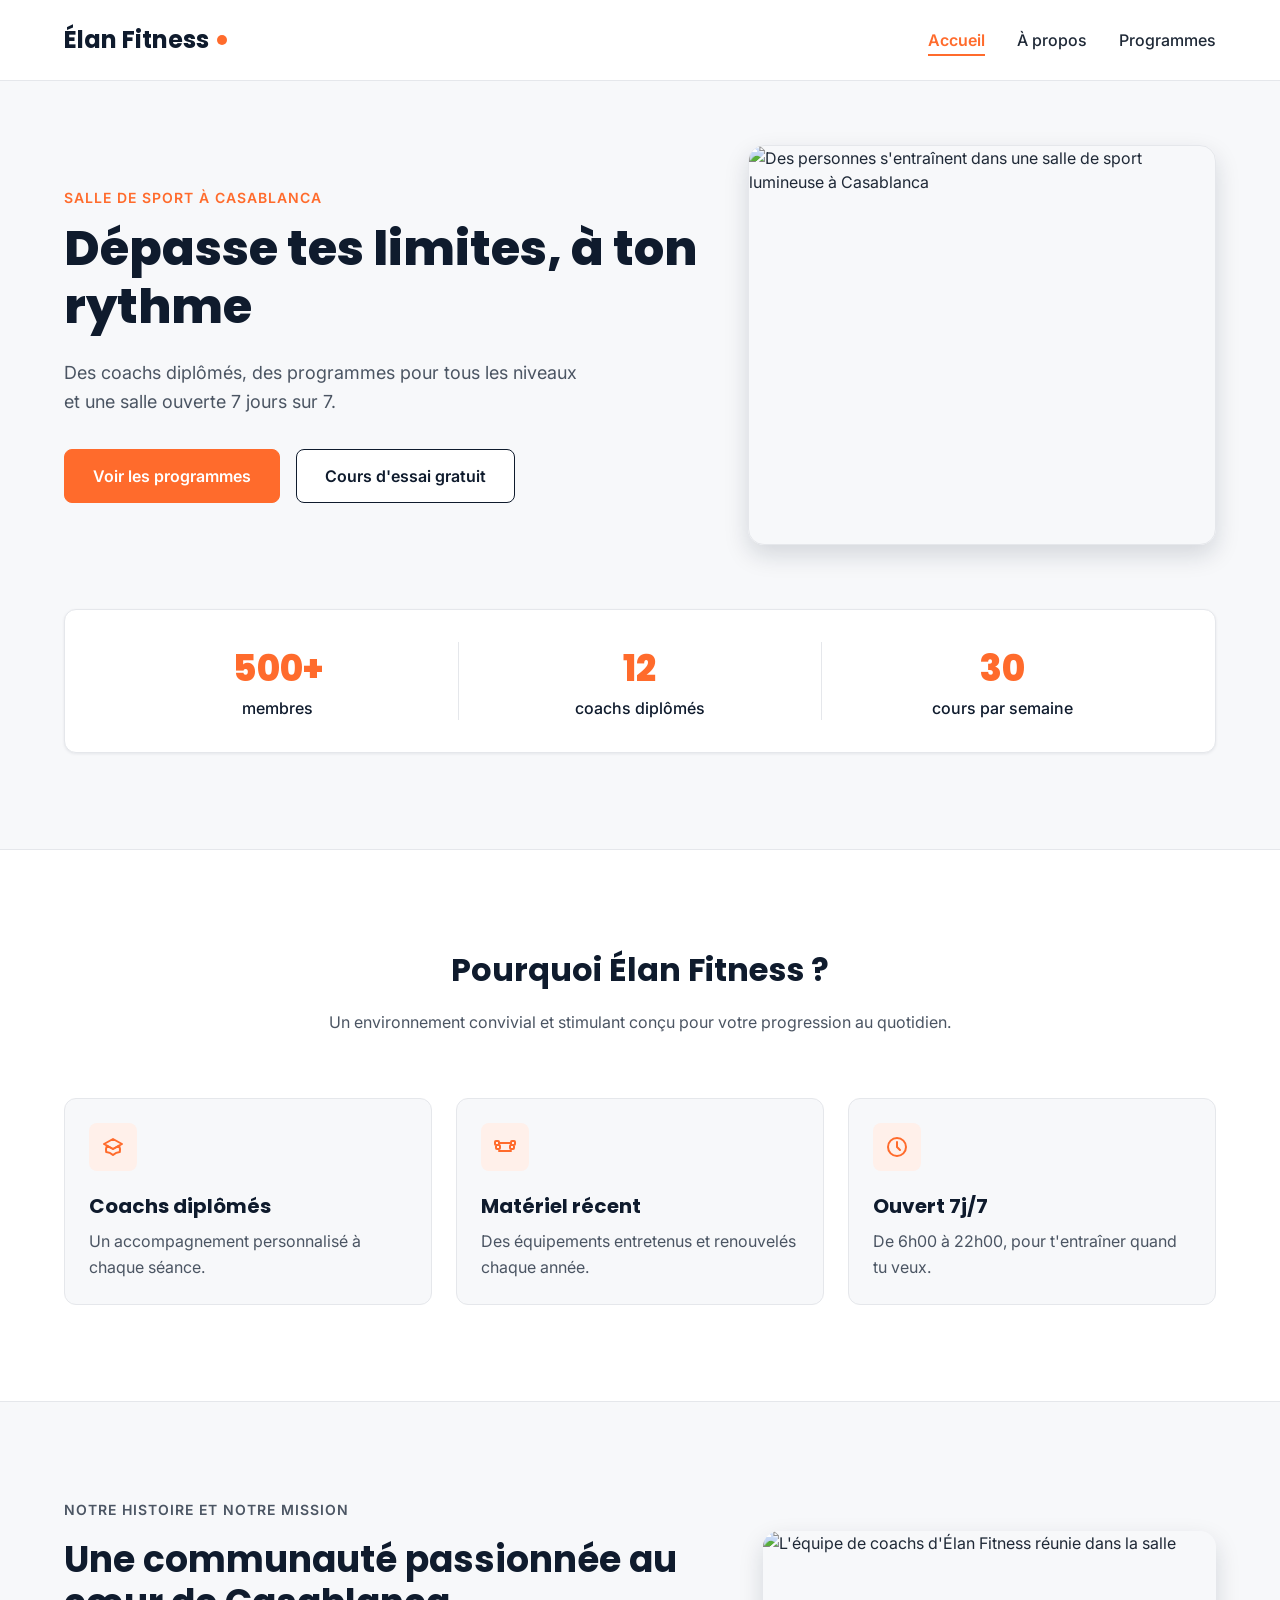
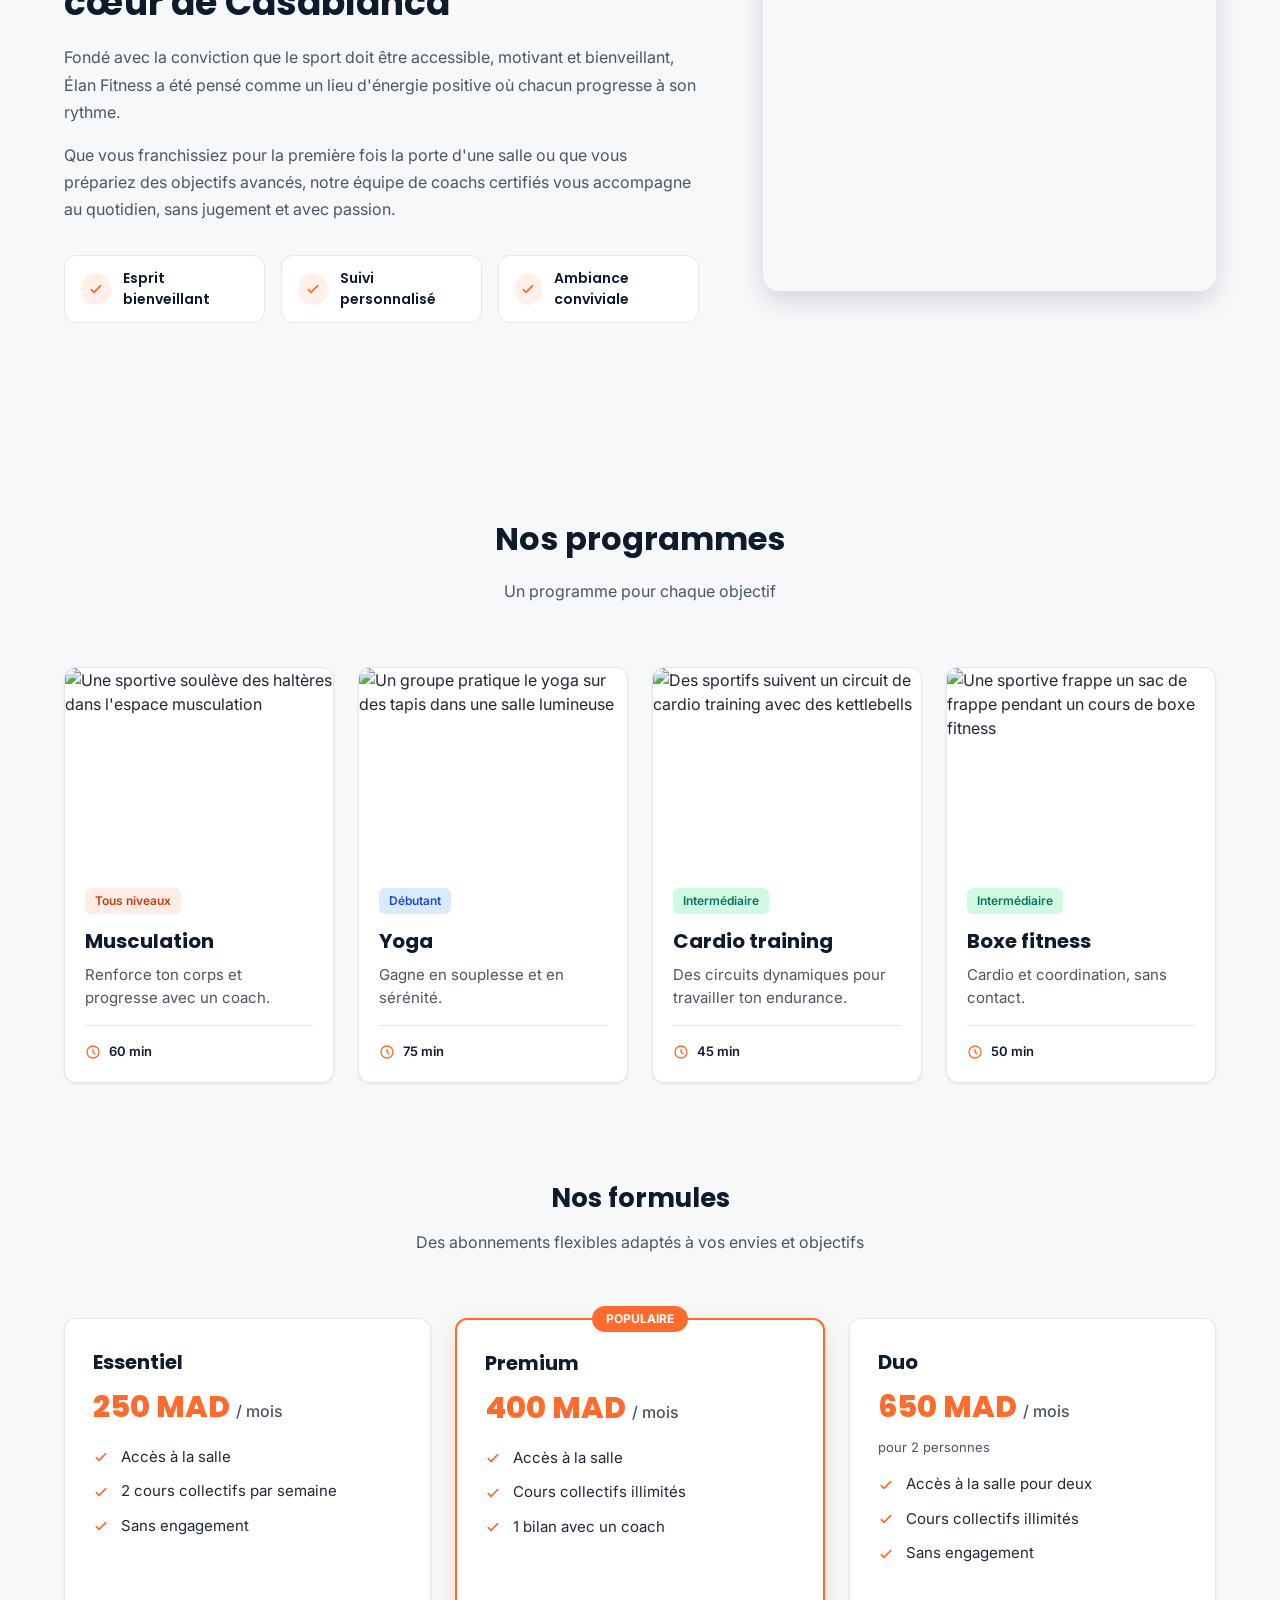
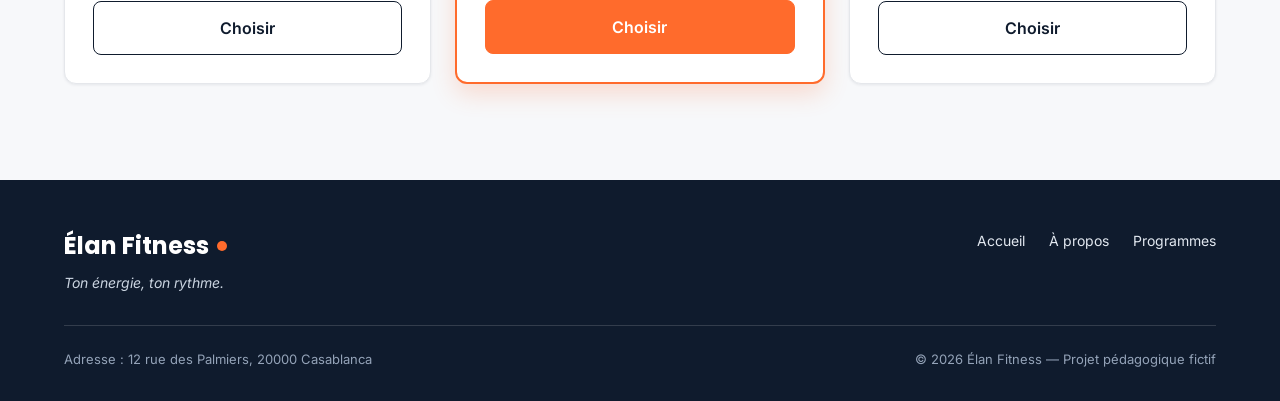
==== index.html @ d189097d "create env" ====
<!DOCTYPE html>
<html lang="fr">
<head>
  <meta charset="UTF-8">
  <meta name="viewport" content="width=device-width, initial-scale=1">
  <meta name="description" content="Élan Fitness, salle de sport à Casablanca : musculation, yoga, cardio et boxe fitness avec des coachs diplômés. Réservez votre cours d'essai gratuit.">
  <title>Élan Fitness | Salle de sport à Casablanca</title>

  <link rel="preconnect" href="https://fonts.googleapis.com">
  <link rel="preconnect" href="https://fonts.gstatic.com" crossorigin>
  <link href="https://fonts.googleapis.com/css2?family=Inter:wght@400;500;600&family=Poppins:wght@600;700;800&display=swap" rel="stylesheet">

  <link rel="stylesheet" href="style.css">
</head>

<body>

  <header class="en-tete">
    <div class="conteneur en-tete-contenu">
      <a href="#accueil" class="logo">Élan Fitness</a>

      <nav aria-label="Navigation principale">
        <ul class="menu">
          <li><a href="#accueil" class="lien-actif">Accueil</a></li>
          <li><a href="#a-propos">À propos</a></li>
          <li><a href="#programmes">Programmes</a></li>
        </ul>
      </nav>
    </div>
  </header>

  <main>

    <section id="accueil" class="hero">
      <div class="conteneur">

        <div class="hero-contenu">
          <div class="hero-texte">
            <p class="sur-titre">Salle de sport à Casablanca</p>
            <h1>Dépasse tes limites, à ton rythme</h1>
            <p class="hero-description">
              Des coachs diplômés, des programmes pour tous les niveaux et une salle ouverte 7 jours sur 7.
            </p>
            <div class="boutons">
              <a href="#programmes" class="bouton bouton-principal">Voir les programmes</a>
              <a href="#contact" class="bouton bouton-secondaire">Cours d'essai gratuit</a>
            </div>
          </div>

          <img class="hero-image" src="img/hero.jpg" alt="Des personnes s'entraînent dans une salle de sport lumineuse à Casablanca">
        </div>

        <div class="chiffres">
          <div class="chiffre">
            <p class="chiffre-nombre">500+</p>
            <p>membres</p>
          </div>
          <div class="chiffre">
            <p class="chiffre-nombre">12</p>
            <p>coachs diplômés</p>
          </div>
          <div class="chiffre">
            <p class="chiffre-nombre">30</p>
            <p>cours par semaine</p>
          </div>
        </div>

      </div>
    </section>

    <section class="section section-blanche">
      <div class="conteneur">

        <div class="section-titre">
          <h2>Pourquoi Élan Fitness ?</h2>
          <p>Un environnement convivial et stimulant conçu pour votre progression au quotidien.</p>
        </div>

        <div class="cartes">
          <article class="carte carte-avantage">
            <div class="icone"><img src="img/icone-coach.svg" alt=""></div>
            <h3>Coachs diplômés</h3>
            <p>Un accompagnement personnalisé à chaque séance.</p>
          </article>

          <article class="carte carte-avantage">
            <div class="icone"><img src="img/icone-materiel.svg" alt=""></div>
            <h3>Matériel récent</h3>
            <p>Des équipements entretenus et renouvelés chaque année.</p>
          </article>

          <article class="carte carte-avantage">
            <div class="icone"><img src="img/icone-horloge.svg" alt=""></div>
            <h3>Ouvert 7j/7</h3>
            <p>De 6h00 à 22h00, pour t'entraîner quand tu veux.</p>
          </article>
        </div>

      </div>
    </section>

    <section id="a-propos" class="section">
      <div class="conteneur apropos-contenu">

        <div class="apropos-texte">
          <p class="sur-titre">Notre histoire et notre mission</p>
          <h2>Une communauté passionnée au cœur de Casablanca</h2>
          <p>
            Fondé avec la conviction que le sport doit être accessible, motivant et bienveillant,
            Élan Fitness a été pensé comme un lieu d'énergie positive où chacun progresse à son rythme.
          </p>
          <p>
            Que vous franchissiez pour la première fois la porte d'une salle ou que vous prépariez des
            objectifs avancés, notre équipe de coachs certifiés vous accompagne au quotidien, sans
            jugement et avec passion.
          </p>

          <ul class="valeurs">
            <li class="valeur">
              <div class="icone icone-petite"><img src="img/icone-check.svg" alt=""></div>
              <span>Esprit bienveillant</span>
            </li>
            <li class="valeur">
              <div class="icone icone-petite"><img src="img/icone-check.svg" alt=""></div>
              <span>Suivi personnalisé</span>
            </li>
            <li class="valeur">
              <div class="icone icone-petite"><img src="img/icone-check.svg" alt=""></div>
              <span>Ambiance conviviale</span>
            </li>
          </ul>
        </div>

        <img class="apropos-image" src="img/equipe.jpg" alt="L'équipe de coachs d'Élan Fitness réunie dans la salle">

      </div>
    </section>

    <section id="programmes" class="section">
      <div class="conteneur">

        <div class="section-titre">
          <h2>Nos programmes</h2>
          <p>Un programme pour chaque objectif</p>
        </div>

        <div class="cartes">

          <article class="carte carte-programme">
            <img src="img/musculation.jpg" alt="Une sportive soulève des haltères dans l'espace musculation">
            <div class="programme-corps">
              <span class="etiquette etiquette-orange">Tous niveaux</span>
              <h3>Musculation</h3>
              <p>Renforce ton corps et progresse avec un coach.</p>
              <p class="duree"><img src="img/icone-duree.svg" alt="">60 min</p>
            </div>
          </article>

          <article class="carte carte-programme">
            <img src="img/yoga.jpg" alt="Un groupe pratique le yoga sur des tapis dans une salle lumineuse">
            <div class="programme-corps">
              <span class="etiquette etiquette-bleue">Débutant</span>
              <h3>Yoga</h3>
              <p>Gagne en souplesse et en sérénité.</p>
              <p class="duree"><img src="img/icone-duree.svg" alt="">75 min</p>
            </div>
          </article>

          <article class="carte carte-programme">
            <img src="img/cardio.jpg" alt="Des sportifs suivent un circuit de cardio training avec des kettlebells">
            <div class="programme-corps">
              <span class="etiquette etiquette-verte">Intermédiaire</span>
              <h3>Cardio training</h3>
              <p>Des circuits dynamiques pour travailler ton endurance.</p>
              <p class="duree"><img src="img/icone-duree.svg" alt="">45 min</p>
            </div>
          </article>

          <article class="carte carte-programme">
            <img src="img/boxe.jpg" alt="Une sportive frappe un sac de frappe pendant un cours de boxe fitness">
            <div class="programme-corps">
              <span class="etiquette etiquette-verte">Intermédiaire</span>
              <h3>Boxe fitness</h3>
              <p>Cardio et coordination, sans contact.</p>
              <p class="duree"><img src="img/icone-duree.svg" alt="">50 min</p>
            </div>
          </article>

        </div>

        <div class="formules">

          <div class="section-titre">
            <h3>Nos formules</h3>
            <p>Des abonnements flexibles adaptés à vos envies et objectifs</p>
          </div>

          <div class="cartes">

            <article class="carte formule">
              <h4>Essentiel</h4>
              <p class="prix">250 MAD <span>/ mois</span></p>
              <ul class="formule-liste">
                <li>Accès à la salle</li>
                <li>2 cours collectifs par semaine</li>
                <li>Sans engagement</li>
              </ul>
              <a href="#contact" class="bouton bouton-secondaire">Choisir</a>
            </article>

            <article class="carte formule formule-populaire">
              <p class="badge-populaire">Populaire</p>
              <h4>Premium</h4>
              <p class="prix">400 MAD <span>/ mois</span></p>
              <ul class="formule-liste">
                <li>Accès à la salle</li>
                <li>Cours collectifs illimités</li>
                <li>1 bilan avec un coach</li>
              </ul>
              <a href="#contact" class="bouton bouton-principal">Choisir</a>
            </article>

            <article class="carte formule">
              <h4>Duo</h4>
              <p class="prix">650 MAD <span>/ mois</span></p>
              <p class="prix-note">pour 2 personnes</p>
              <ul class="formule-liste">
                <li>Accès à la salle pour deux</li>
                <li>Cours collectifs illimités</li>
                <li>Sans engagement</li>
              </ul>
              <a href="#contact" class="bouton bouton-secondaire">Choisir</a>
            </article>

          </div>
        </div>

      </div>
    </section>

  </main>

  <footer class="pied-de-page">
    <div class="conteneur">

      <div class="pied-haut">
        <div>
          <p class="logo logo-clair">Élan Fitness</p>
          <p class="slogan">Ton énergie, ton rythme.</p>
        </div>

        <nav aria-label="Navigation du pied de page">
          <ul class="menu menu-pied">
            <li><a href="#accueil">Accueil</a></li>
            <li><a href="#a-propos">À propos</a></li>
            <li><a href="#programmes">Programmes</a></li>
          </ul>
        </nav>
      </div>

      <div class="pied-bas">
        <p>Adresse : 12 rue des Palmiers, 20000 Casablanca</p>
        <p>&copy; 2026 Élan Fitness — Projet pédagogique fictif</p>
      </div>

    </div>
  </footer>

</body>
---- style.css ----
* {
  box-sizing: border-box;
  margin: 0;
  padding: 0;
}

html {
  scroll-behavior: smooth;
}

body {
  font-family: 'Inter', Arial, sans-serif;
  font-size: 16px;
  line-height: 1.5;
  color: #1F2937;
  background-color: #F7F8FA;
}

h1, h2, h3, h4 {
  font-family: 'Poppins', Arial, sans-serif;
  color: #0F1B2D;
}

a {
  color: inherit;
  text-decoration: none;
}

ul {
  list-style: none;
}

img {
  display: block;
  max-width: 100%;
}

a:focus-visible,
button:focus-visible {
  outline: 3px solid #FF6B2C;
  outline-offset: 2px;
}

.conteneur {
  width: 100%;
  max-width: 1200px;
  margin: 0 auto;
  padding: 0 24px;
}

.section {
  padding: 96px 0;
}

.section-blanche {
  background-color: #FFFFFF;
  border-top: 1px solid #E5E7EB;
  border-bottom: 1px solid #E5E7EB;
}

.section-titre {
  max-width: 640px;
  margin: 0 auto 64px;
  text-align: center;
}

.section-titre h2 {
  font-size: 32px;
  margin-bottom: 16px;
}

.section-titre h3 {
  font-size: 26px;
  margin-bottom: 12px;
}

.section-titre p {
  color: #4B5563;
}

.sur-titre {
  font-size: 14px;
  font-weight: 600;
  color: #FF6B2C;
  text-transform: uppercase;
  letter-spacing: 1px;
  margin-bottom: 12px;
}

.bouton {
  display: inline-block;
  padding: 14px 28px;
  border-radius: 8px;
  font-size: 16px;
  font-weight: 600;
  text-align: center;
  cursor: pointer;
}

.bouton-principal {
  background-color: #FF6B2C;
  border: 1px solid #FF6B2C;
  color: #FFFFFF;
}

.bouton-principal:hover {
  background-color: #F05817;
}

.bouton-secondaire {
  background-color: #FFFFFF;
  border: 1px solid #0F1B2D;
  color: #0F1B2D;
}

.bouton-secondaire:hover {
  background-color: #F3F4F6;
}

.cartes {
  display: flex;
  gap: 24px;
}

.carte {
  flex: 1;
  background-color: #FFFFFF;
  border: 1px solid #E5E7EB;
  border-radius: 12px;
  box-shadow: 0 1px 3px rgba(15, 27, 45, 0.08);
}

.icone {
  width: 48px;
  height: 48px;
  background-color: #FFF0EA;
  border-radius: 8px;
  display: flex;
  align-items: center;
  justify-content: center;
}

.icone img {
  width: 24px;
  height: 24px;
}

.icone-petite {
  width: 32px;
  height: 32px;
  border-radius: 50%;
}

.icone-petite img {
  width: 16px;
  height: 16px;
}

.en-tete {
  position: sticky;
  top: 0;
  z-index: 10;
  background-color: #FFFFFF;
  border-bottom: 1px solid #E5E7EB;
}

.en-tete-contenu {
  height: 80px;
  display: flex;
  align-items: center;
  justify-content: space-between;
}

.logo {
  display: flex;
  align-items: center;
  font-family: 'Poppins', Arial, sans-serif;
  font-size: 24px;
  font-weight: 700;
  color: #0F1B2D;
}

.logo::after {
  content: "";
  width: 10px;
  height: 10px;
  margin-left: 8px;
  background-color: #FF6B2C;
  border-radius: 50%;
}

.menu {
  display: flex;
  gap: 32px;
}

.menu a {
  font-weight: 500;
  padding-bottom: 4px;
  border-bottom: 2px solid transparent;
}

.menu a:hover {
  color: #FF6B2C;
}

.menu .lien-actif {
  color: #FF6B2C;
  font-weight: 600;
  border-bottom-color: #FF6B2C;
}

.hero {
  padding: 64px 0 96px;
}

.hero-contenu {
  display: flex;
  align-items: center;
  gap: 32px;
}

.hero-texte {
  flex: 7;
}

.hero-texte h1 {
  font-size: 48px;
  font-weight: 800;
  line-height: 1.2;
  margin-bottom: 24px;
}

.hero-description {
  max-width: 520px;
  font-size: 18px;
  line-height: 1.6;
  color: #4B5563;
  margin-bottom: 32px;
}

.boutons {
  display: flex;
  flex-wrap: wrap;
  gap: 16px;
}

.hero-image {
  flex: 5;
  min-width: 0;
  height: 400px;
  object-fit: cover;
  border-radius: 16px;
  border: 1px solid #E5E7EB;
  box-shadow: 0 10px 25px rgba(15, 27, 45, 0.15);
}

.chiffres {
  display: flex;
  margin-top: 64px;
  padding: 32px;
  background-color: #FFFFFF;
  border: 1px solid #E5E7EB;
  border-radius: 12px;
  box-shadow: 0 1px 3px rgba(15, 27, 45, 0.08);
}

.chiffre {
  flex: 1;
  text-align: center;
  font-weight: 500;
  color: #0F1B2D;
}

.chiffre + .chiffre {
  border-left: 1px solid #E5E7EB;
}

.chiffre-nombre {
  font-family: 'Poppins', Arial, sans-serif;
  font-size: 36px;
  font-weight: 800;
  color: #FF6B2C;
}

.carte-avantage {
  padding: 24px;
  background-color: #F7F8FA;
  box-shadow: none;
}

.carte-avantage .icone {
  margin-bottom: 20px;
}

.carte-avantage h3 {
  font-size: 20px;
  margin-bottom: 8px;
}

.carte-avantage p {
  color: #4B5563;
  line-height: 1.6;
}

.apropos-contenu {
  display: flex;
  align-items: center;
  gap: 64px;
}

.apropos-texte {
  flex: 7;
}

.apropos-texte h2 {
  font-size: 36px;
  line-height: 1.2;
  margin-bottom: 20px;
}

.apropos-texte p {
  color: #4B5563;
  line-height: 1.7;
  margin-bottom: 16px;
}

.valeurs {
  display: flex;
  gap: 16px;
  margin-top: 32px;
}

.valeur {
  flex: 1;
  display: flex;
  align-items: center;
  gap: 12px;
  padding: 12px 16px;
  background-color: #FFFFFF;
  border: 1px solid #E5E7EB;
  border-radius: 12px;
  font-family: 'Poppins', Arial, sans-serif;
  font-size: 14px;
  font-weight: 600;
  color: #0F1B2D;
}

.apropos-image {
  flex: 5;
  min-width: 0;
  height: 360px;
  object-fit: cover;
  border-radius: 16px;
  box-shadow: 0 10px 25px rgba(15, 27, 45, 0.15);
}

.carte-programme {
  display: flex;
  flex-direction: column;
  overflow: hidden;
}

.carte-programme > img {
  width: 100%;
  height: 200px;
  object-fit: cover;
}

.programme-corps {
  flex: 1;
  display: flex;
  flex-direction: column;
  padding: 20px;
}

.programme-corps h3 {
  font-size: 20px;
  margin-bottom: 8px;
}

.programme-corps p {
  font-size: 15px;
  color: #4B5563;
}

.etiquette {
  align-self: flex-start;
  padding: 4px 10px;
  margin-bottom: 12px;
  border-radius: 6px;
  font-size: 12px;
  font-weight: 600;
}

.etiquette-orange {
  background-color: #FFEDE5;
  color: #C2410C;
}

.etiquette-bleue {
  background-color: #DBEAFE;
  color: #1D4ED8;
}

.etiquette-verte {
  background-color: #D1FAE5;
  color: #047857;
}

.programme-corps .duree {
  display: flex;
  align-items: center;
  gap: 8px;
  margin-top: auto;
  padding-top: 16px;
  border-top: 1px solid #E5E7EB;
  font-size: 13px;
  font-weight: 600;
  color: #0F1B2D;
}

.programme-corps h3 + p {
  margin-bottom: 16px;
}

.duree img {
  width: 16px;
  height: 16px;
}

.formules {
  margin-top: 96px;
}

.formule {
  position: relative;
  display: flex;
  flex-direction: column;
  padding: 28px;
}

.formule h4 {
  font-size: 20px;
}

.prix {
  margin: 8px 0 16px;
  font-family: 'Poppins', Arial, sans-serif;
  font-size: 30px;
  font-weight: 800;
  color: #FF6B2C;
}

.prix span {
  font-family: 'Inter', Arial, sans-serif;
  font-size: 16px;
  font-weight: 500;
  color: #4B5563;
}

.prix-note {
  margin: -8px 0 16px;
  font-size: 13px;
  color: #4B5563;
}

.formule-liste {
  flex: 1;
  margin-bottom: 24px;
}

.formule-liste li {
  padding-left: 28px;
  margin-bottom: 12px;
  font-size: 15px;
  background-image: url('img/icone-check.svg');
  background-repeat: no-repeat;
  background-position: left center;
  background-size: 16px;
}

.formule .bouton {
  display: block;
}

.formule-populaire {
  border: 2px solid #FF6B2C;
  box-shadow: 0 10px 25px rgba(255, 107, 44, 0.2);
}

.badge-populaire {
  position: absolute;
  top: -14px;
  left: 50%;
  transform: translateX(-50%);
  padding: 4px 14px;
  background-color: #FF6B2C;
  border-radius: 999px;
  font-size: 12px;
  font-weight: 700;
  text-transform: uppercase;
  color: #FFFFFF;
}

.pied-de-page {
  padding: 48px 0 32px;
  background-color: #0F1B2D;
  color: #FFFFFF;
}

.pied-haut {
  display: flex;
  justify-content: space-between;
  align-items: flex-start;
  padding-bottom: 32px;
  border-bottom: 1px solid rgba(255, 255, 255, 0.15);
}

.logo-clair {
  color: #FFFFFF;
}

.slogan {
  margin-top: 8px;
  font-size: 14px;
  font-style: italic;
  color: #CBD5E1;
}

.menu-pied {
  gap: 24px;
}

.menu-pied a {
  font-size: 14px;
  font-weight: 400;
  color: #E2E8F0;
}

.pied-bas {
  display: flex;
  justify-content: space-between;
  margin-top: 24px;
  font-size: 13px;
  color: #94A3B8;
}
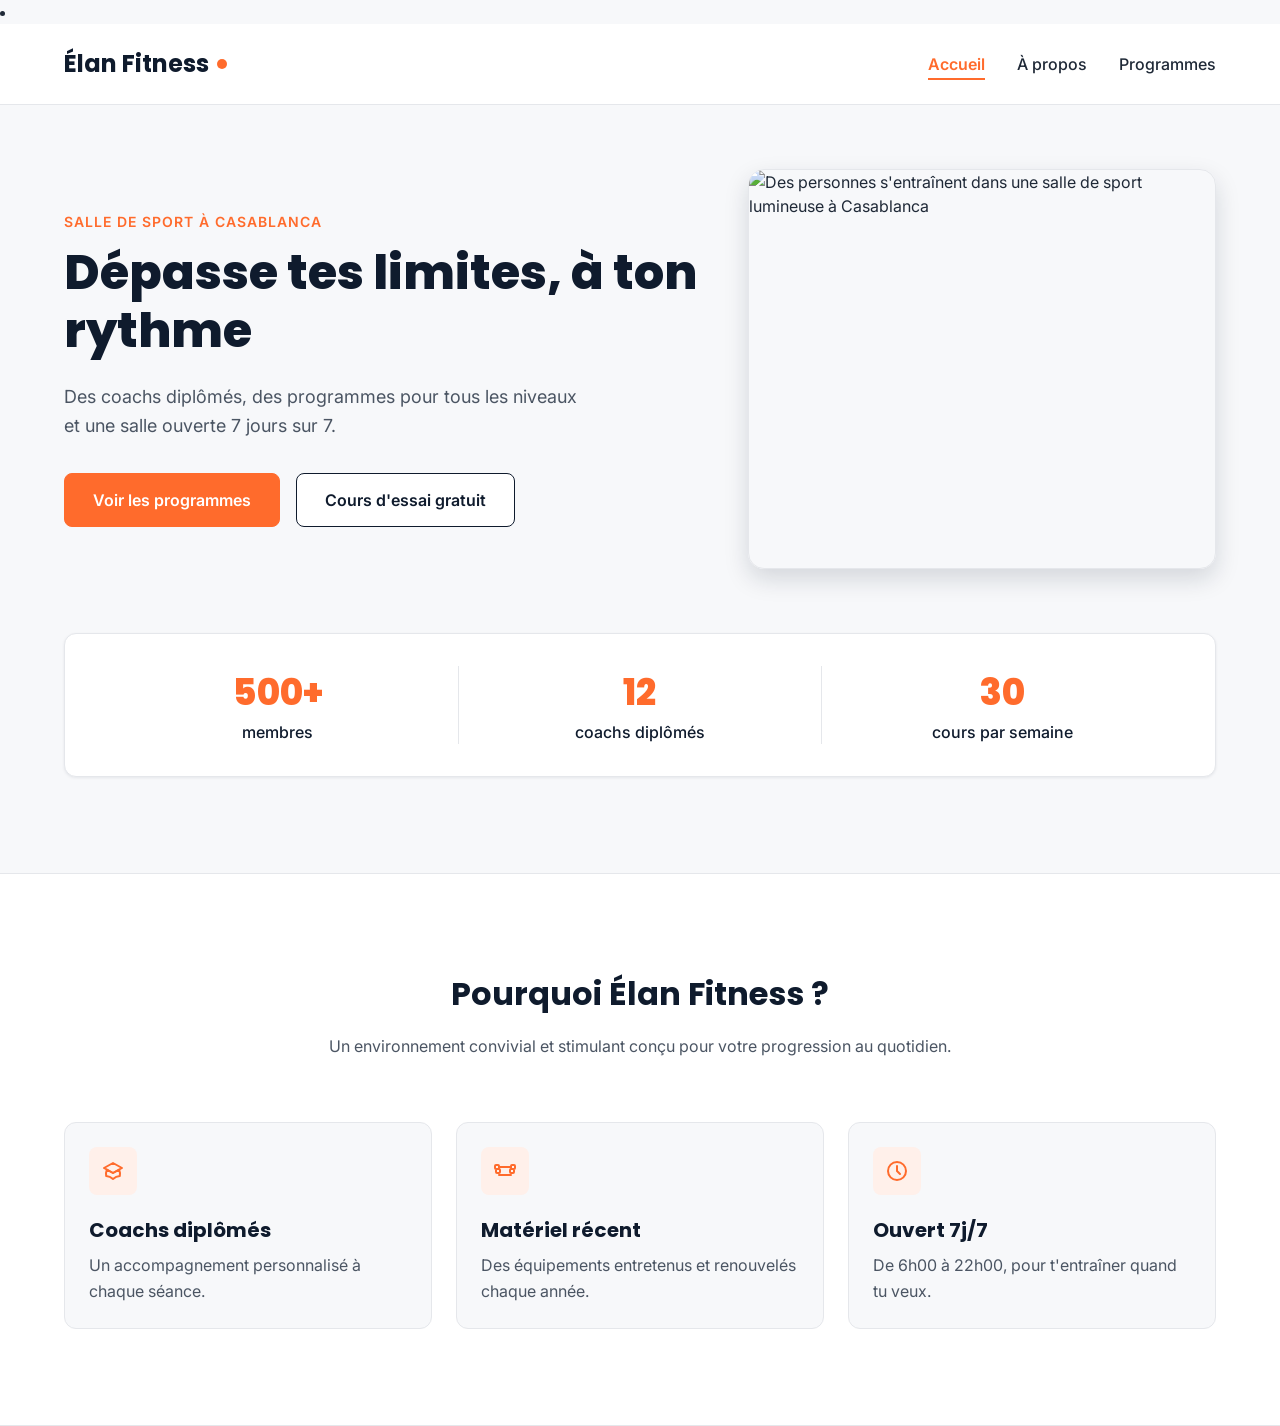
==== commit 27c05a3d: "split page & and some css chnages" ====
--- a/index.html
+++ b/index.html
@@ -5,11 +5,11 @@
   <meta name="viewport" content="width=device-width, initial-scale=1">
   <meta name="description" content="Élan Fitness, salle de sport à Casablanca : musculation, yoga, cardio et boxe fitness avec des coachs diplômés. Réservez votre cours d'essai gratuit.">
   <title>Élan Fitness | Salle de sport à Casablanca</title>
-
+  
   <link rel="preconnect" href="https://fonts.googleapis.com">
   <link rel="preconnect" href="https://fonts.gstatic.com" crossorigin>
   <link href="https://fonts.googleapis.com/css2?family=Inter:wght@400;500;600&family=Poppins:wght@600;700;800&display=swap" rel="stylesheet">
-
+  <li><a href="index.html" class="lien-actif"></a></li>
   <link rel="stylesheet" href="style.css">
 </head>
 
@@ -21,9 +21,9 @@
 
       <nav aria-label="Navigation principale">
         <ul class="menu">
-          <li><a href="#accueil" class="lien-actif">Accueil</a></li>
-          <li><a href="#a-propos">À propos</a></li>
-          <li><a href="#programmes">Programmes</a></li>
+          <li><a href="index.html" class="lien-actif">Accueil</a></li>
+          <li><a href="aprops.html">À propos</a></li>
+          <li><a href="programmes.html">Programmes</a></li>
         </ul>
       </nav>
     </div>
@@ -98,172 +98,3 @@
 
       </div>
     </section>
-
-    <section id="a-propos" class="section">
-      <div class="conteneur apropos-contenu">
-
-        <div class="apropos-texte">
-          <p class="sur-titre">Notre histoire et notre mission</p>
-          <h2>Une communauté passionnée au cœur de Casablanca</h2>
-          <p>
-            Fondé avec la conviction que le sport doit être accessible, motivant et bienveillant,
-            Élan Fitness a été pensé comme un lieu d'énergie positive où chacun progresse à son rythme.
-          </p>
-          <p>
-            Que vous franchissiez pour la première fois la porte d'une salle ou que vous prépariez des
-            objectifs avancés, notre équipe de coachs certifiés vous accompagne au quotidien, sans
-            jugement et avec passion.
-          </p>
-
-          <ul class="valeurs">
-            <li class="valeur">
-              <div class="icone icone-petite"><img src="img/icone-check.svg" alt=""></div>
-              <span>Esprit bienveillant</span>
-            </li>
-            <li class="valeur">
-              <div class="icone icone-petite"><img src="img/icone-check.svg" alt=""></div>
-              <span>Suivi personnalisé</span>
-            </li>
-            <li class="valeur">
-              <div class="icone icone-petite"><img src="img/icone-check.svg" alt=""></div>
-              <span>Ambiance conviviale</span>
-            </li>
-          </ul>
-        </div>
-
-        <img class="apropos-image" src="img/equipe.jpg" alt="L'équipe de coachs d'Élan Fitness réunie dans la salle">
-
-      </div>
-    </section>
-
-    <section id="programmes" class="section">
-      <div class="conteneur">
-
-        <div class="section-titre">
-          <h2>Nos programmes</h2>
-          <p>Un programme pour chaque objectif</p>
-        </div>
-
-        <div class="cartes">
-
-          <article class="carte carte-programme">
-            <img src="img/musculation.jpg" alt="Une sportive soulève des haltères dans l'espace musculation">
-            <div class="programme-corps">
-              <span class="etiquette etiquette-orange">Tous niveaux</span>
-              <h3>Musculation</h3>
-              <p>Renforce ton corps et progresse avec un coach.</p>
-              <p class="duree"><img src="img/icone-duree.svg" alt="">60 min</p>
-            </div>
-          </article>
-
-          <article class="carte carte-programme">
-            <img src="img/yoga.jpg" alt="Un groupe pratique le yoga sur des tapis dans une salle lumineuse">
-            <div class="programme-corps">
-              <span class="etiquette etiquette-bleue">Débutant</span>
-              <h3>Yoga</h3>
-              <p>Gagne en souplesse et en sérénité.</p>
-              <p class="duree"><img src="img/icone-duree.svg" alt="">75 min</p>
-            </div>
-          </article>
-
-          <article class="carte carte-programme">
-            <img src="img/cardio.jpg" alt="Des sportifs suivent un circuit de cardio training avec des kettlebells">
-            <div class="programme-corps">
-              <span class="etiquette etiquette-verte">Intermédiaire</span>
-              <h3>Cardio training</h3>
-              <p>Des circuits dynamiques pour travailler ton endurance.</p>
-              <p class="duree"><img src="img/icone-duree.svg" alt="">45 min</p>
-            </div>
-          </article>
-
-          <article class="carte carte-programme">
-            <img src="img/boxe.jpg" alt="Une sportive frappe un sac de frappe pendant un cours de boxe fitness">
-            <div class="programme-corps">
-              <span class="etiquette etiquette-verte">Intermédiaire</span>
-              <h3>Boxe fitness</h3>
-              <p>Cardio et coordination, sans contact.</p>
-              <p class="duree"><img src="img/icone-duree.svg" alt="">50 min</p>
-            </div>
-          </article>
-
-        </div>
-
-        <div class="formules">
-
-          <div class="section-titre">
-            <h3>Nos formules</h3>
-            <p>Des abonnements flexibles adaptés à vos envies et objectifs</p>
-          </div>
-
-          <div class="cartes">
-
-            <article class="carte formule">
-              <h4>Essentiel</h4>
-              <p class="prix">250 MAD <span>/ mois</span></p>
-              <ul class="formule-liste">
-                <li>Accès à la salle</li>
-                <li>2 cours collectifs par semaine</li>
-                <li>Sans engagement</li>
-              </ul>
-              <a href="#contact" class="bouton bouton-secondaire">Choisir</a>
-            </article>
-
-            <article class="carte formule formule-populaire">
-              <p class="badge-populaire">Populaire</p>
-              <h4>Premium</h4>
-              <p class="prix">400 MAD <span>/ mois</span></p>
-              <ul class="formule-liste">
-                <li>Accès à la salle</li>
-                <li>Cours collectifs illimités</li>
-                <li>1 bilan avec un coach</li>
-              </ul>
-              <a href="#contact" class="bouton bouton-principal">Choisir</a>
-            </article>
-
-            <article class="carte formule">
-              <h4>Duo</h4>
-              <p class="prix">650 MAD <span>/ mois</span></p>
-              <p class="prix-note">pour 2 personnes</p>
-              <ul class="formule-liste">
-                <li>Accès à la salle pour deux</li>
-                <li>Cours collectifs illimités</li>
-                <li>Sans engagement</li>
-              </ul>
-              <a href="#contact" class="bouton bouton-secondaire">Choisir</a>
-            </article>
-
-          </div>
-        </div>
-
-      </div>
-    </section>
-
-  </main>
-
-  <footer class="pied-de-page">
-    <div class="conteneur">
-
-      <div class="pied-haut">
-        <div>
-          <p class="logo logo-clair">Élan Fitness</p>
-          <p class="slogan">Ton énergie, ton rythme.</p>
-        </div>
-
-        <nav aria-label="Navigation du pied de page">
-          <ul class="menu menu-pied">
-            <li><a href="#accueil">Accueil</a></li>
-            <li><a href="#a-propos">À propos</a></li>
-            <li><a href="#programmes">Programmes</a></li>
-          </ul>
-        </nav>
-      </div>
-
-      <div class="pied-bas">
-        <p>Adresse : 12 rue des Palmiers, 20000 Casablanca</p>
-        <p>&copy; 2026 Élan Fitness — Projet pédagogique fictif</p>
-      </div>
-
-    </div>
-  </footer>
-
-</body>
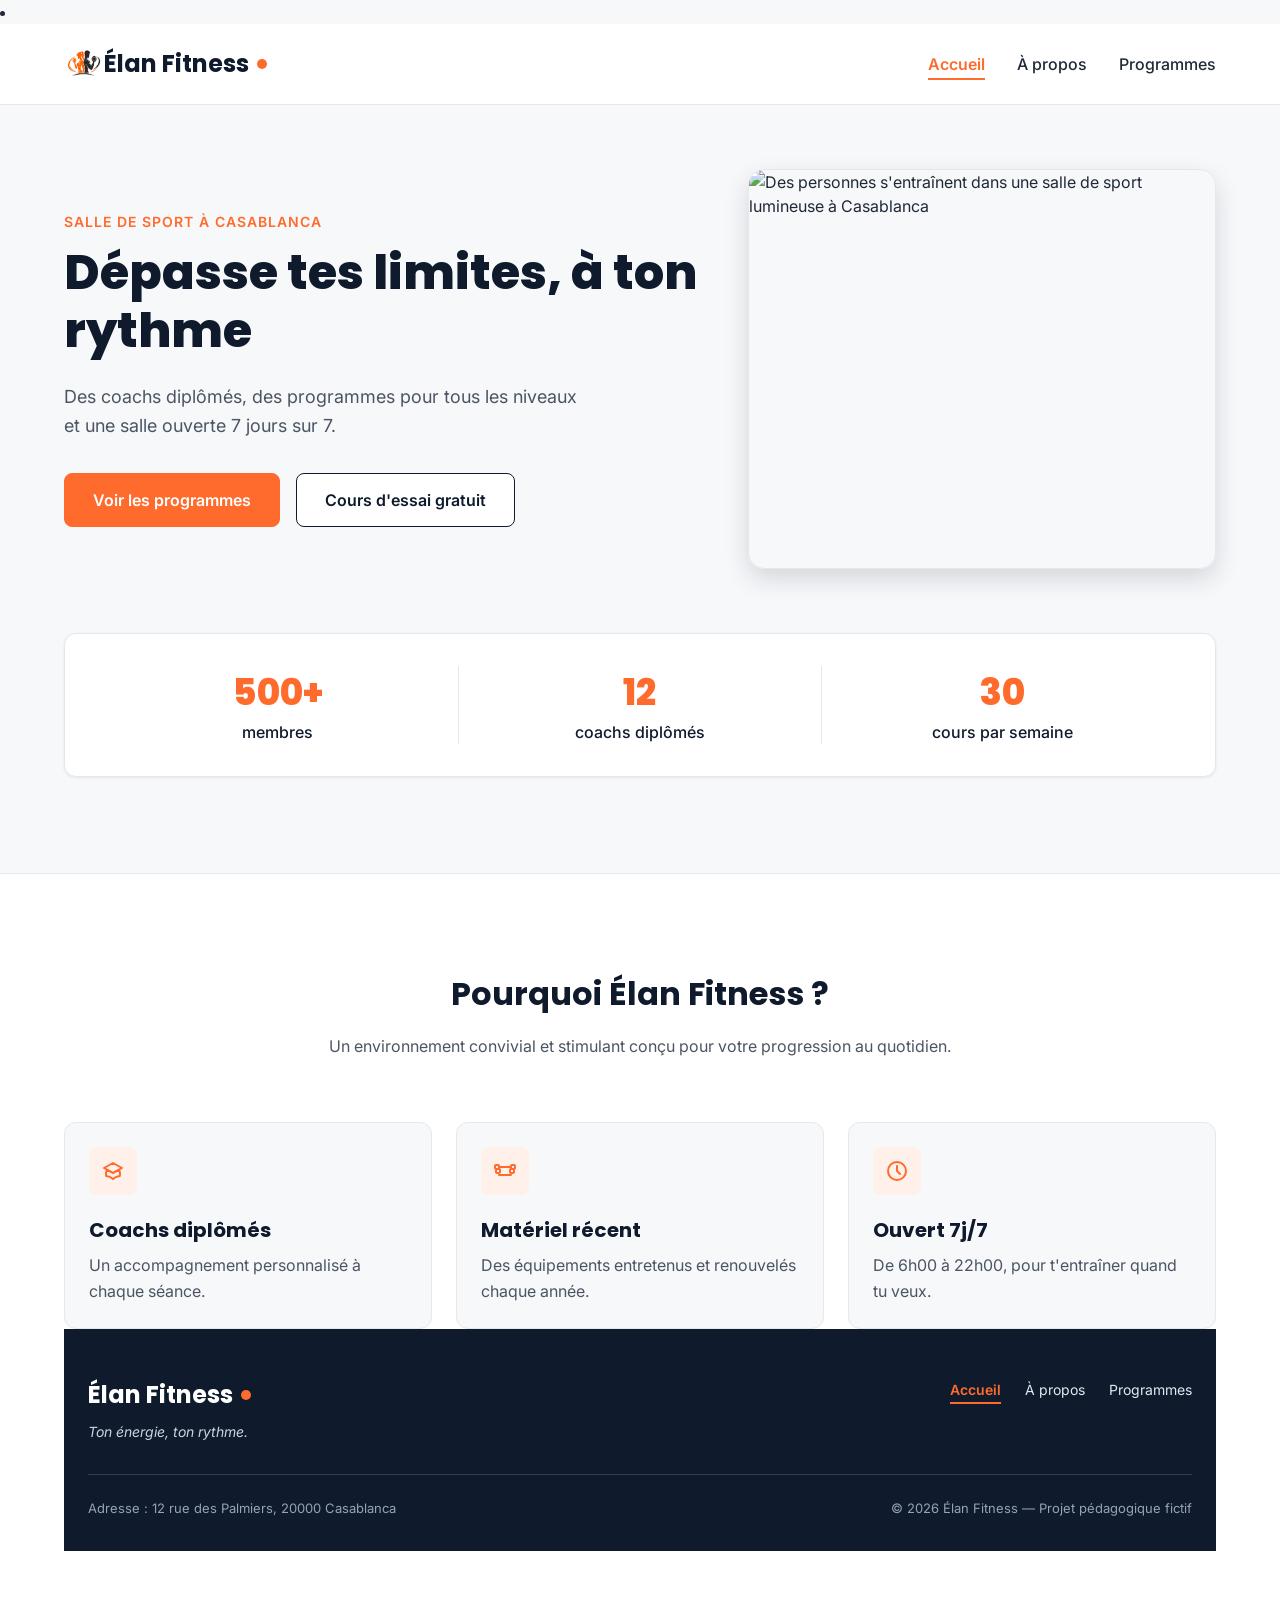
==== commit 9416b81d: "fix the bar under & add a logo" ====
--- a/index.html
+++ b/index.html
@@ -10,6 +10,7 @@
   <link rel="preconnect" href="https://fonts.gstatic.com" crossorigin>
   <link href="https://fonts.googleapis.com/css2?family=Inter:wght@400;500;600&family=Poppins:wght@600;700;800&display=swap" rel="stylesheet">
   <li><a href="index.html" class="lien-actif"></a></li>
+
   <link rel="stylesheet" href="style.css">
 </head>
 
@@ -17,7 +18,7 @@
 
   <header class="en-tete">
     <div class="conteneur en-tete-contenu">
-      <a href="#accueil" class="logo">Élan Fitness</a>
+      <a href="#accueil" class="logo"><img src="img/logoproposer.png" alt="Logo ">Élan Fitness</a>
 
       <nav aria-label="Navigation principale">
         <ul class="menu">
@@ -95,6 +96,30 @@
             <p>De 6h00 à 22h00, pour t'entraîner quand tu veux.</p>
           </article>
         </div>
+<footer class="pied-de-page">
+    <div class="conteneur">
 
+      <div class="pied-haut">
+        <div>
+          <p class="logo logo-clair">Élan Fitness</p>
+          <p class="slogan">Ton énergie, ton rythme.</p>
+        </div>
+
+        <nav aria-label="Navigation du pied de page">
+          <ul class="menu menu-pied">
+          <li><a href="index.html" class="lien-actif">Accueil</a></li>
+          <li><a href="aprops.html">À propos</a></li>
+          <li><a href="programmes.html">Programmes</a></li>
+          </ul>
+        </nav>
+      </div>
+
+      <div class="pied-bas">
+        <p>Adresse : 12 rue des Palmiers, 20000 Casablanca</p>
+        <p>&copy; 2026 Élan Fitness — Projet pédagogique fictif</p>
+      </div>
+
+    </div>
+  </footer>
       </div>
     </section>
--- a/style.css
+++ b/style.css
@@ -188,7 +188,10 @@
   background-color: #FF6B2C;
   border-radius: 50%;
 }
-
+.logo img {
+  width: 40px;
+  height: 40px;
+}
 .menu {
   display: flex;
   gap: 32px;
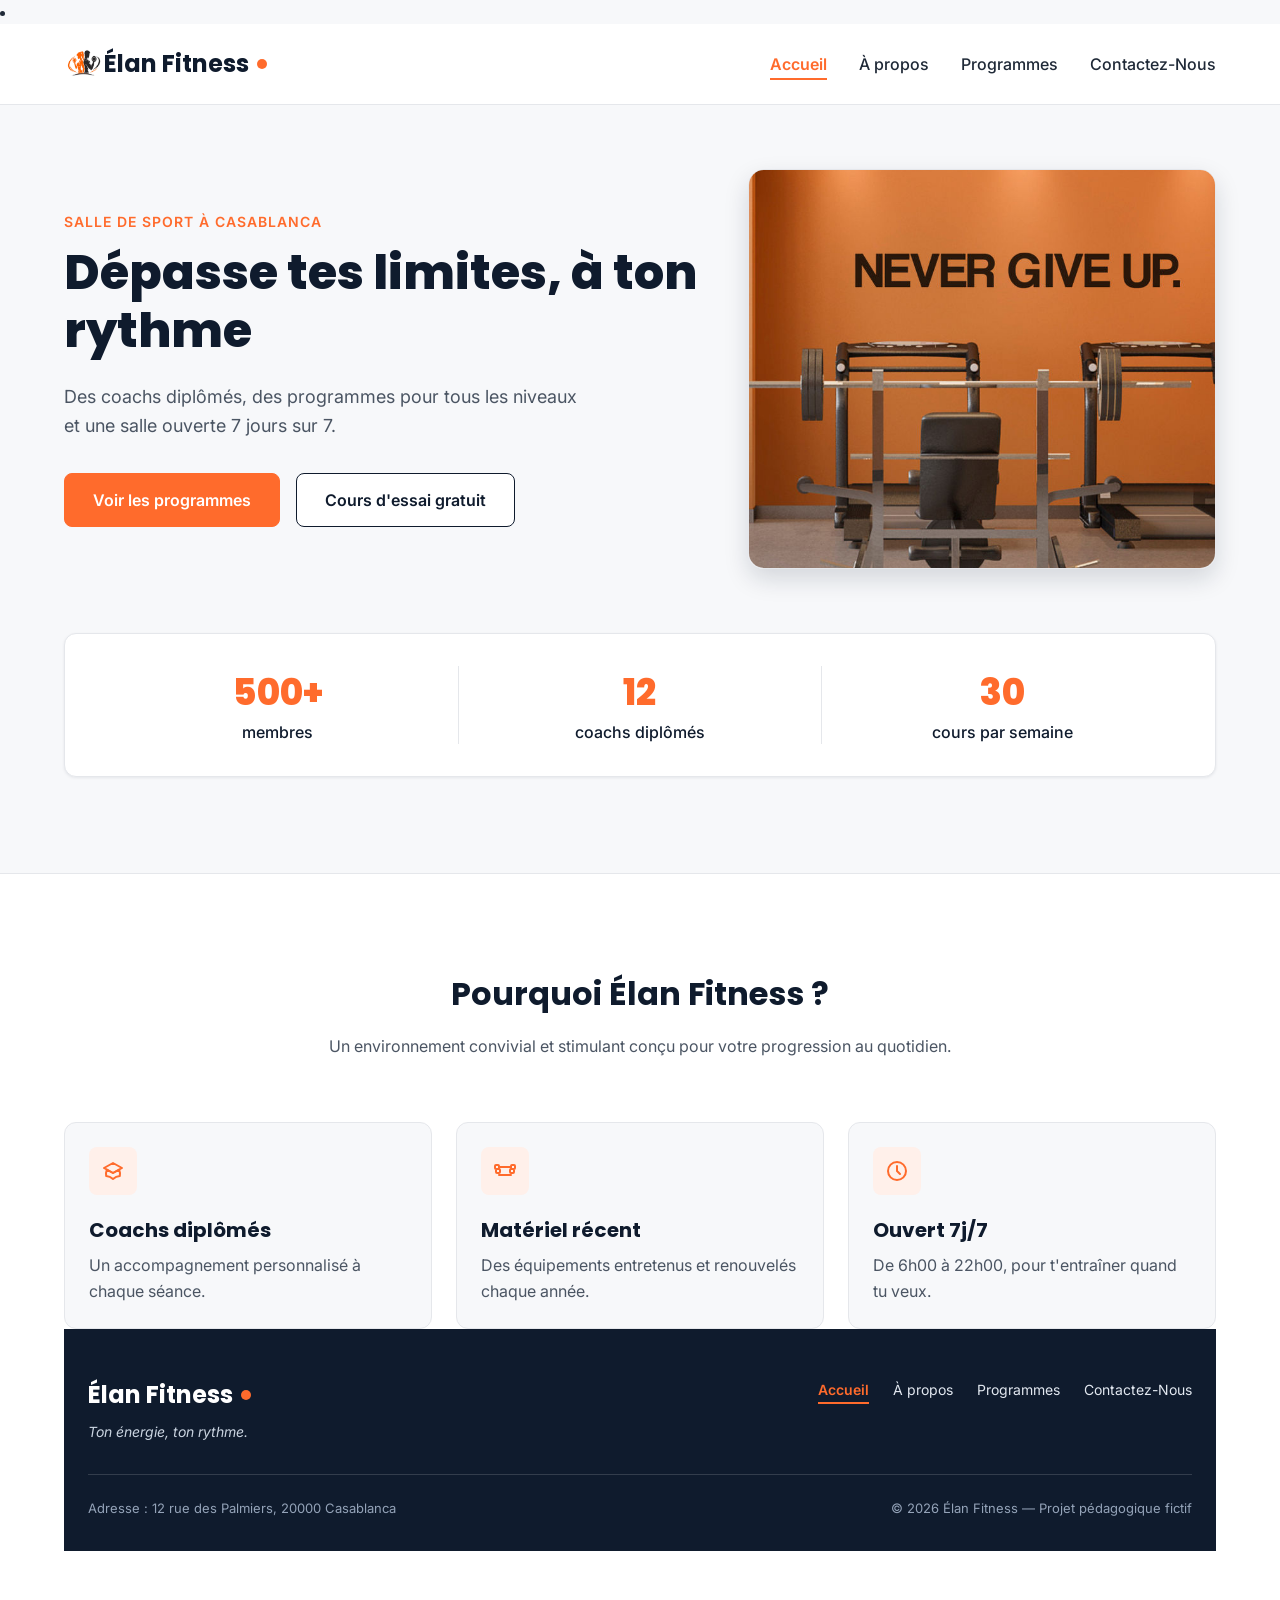
==== commit 581e07ba: "sitting env for contact us" ====
--- a/index.html
+++ b/index.html
@@ -25,6 +25,7 @@
           <li><a href="index.html" class="lien-actif">Accueil</a></li>
           <li><a href="aprops.html">À propos</a></li>
           <li><a href="programmes.html">Programmes</a></li>
+          <li><a href="contact.html">Contactez-Nous</a></li>
         </ul>
       </nav>
     </div>
@@ -110,6 +111,7 @@
           <li><a href="index.html" class="lien-actif">Accueil</a></li>
           <li><a href="aprops.html">À propos</a></li>
           <li><a href="programmes.html">Programmes</a></li>
+          <li><a href="contact.html">Contactez-Nous</a></li>
           </ul>
         </nav>
       </div>
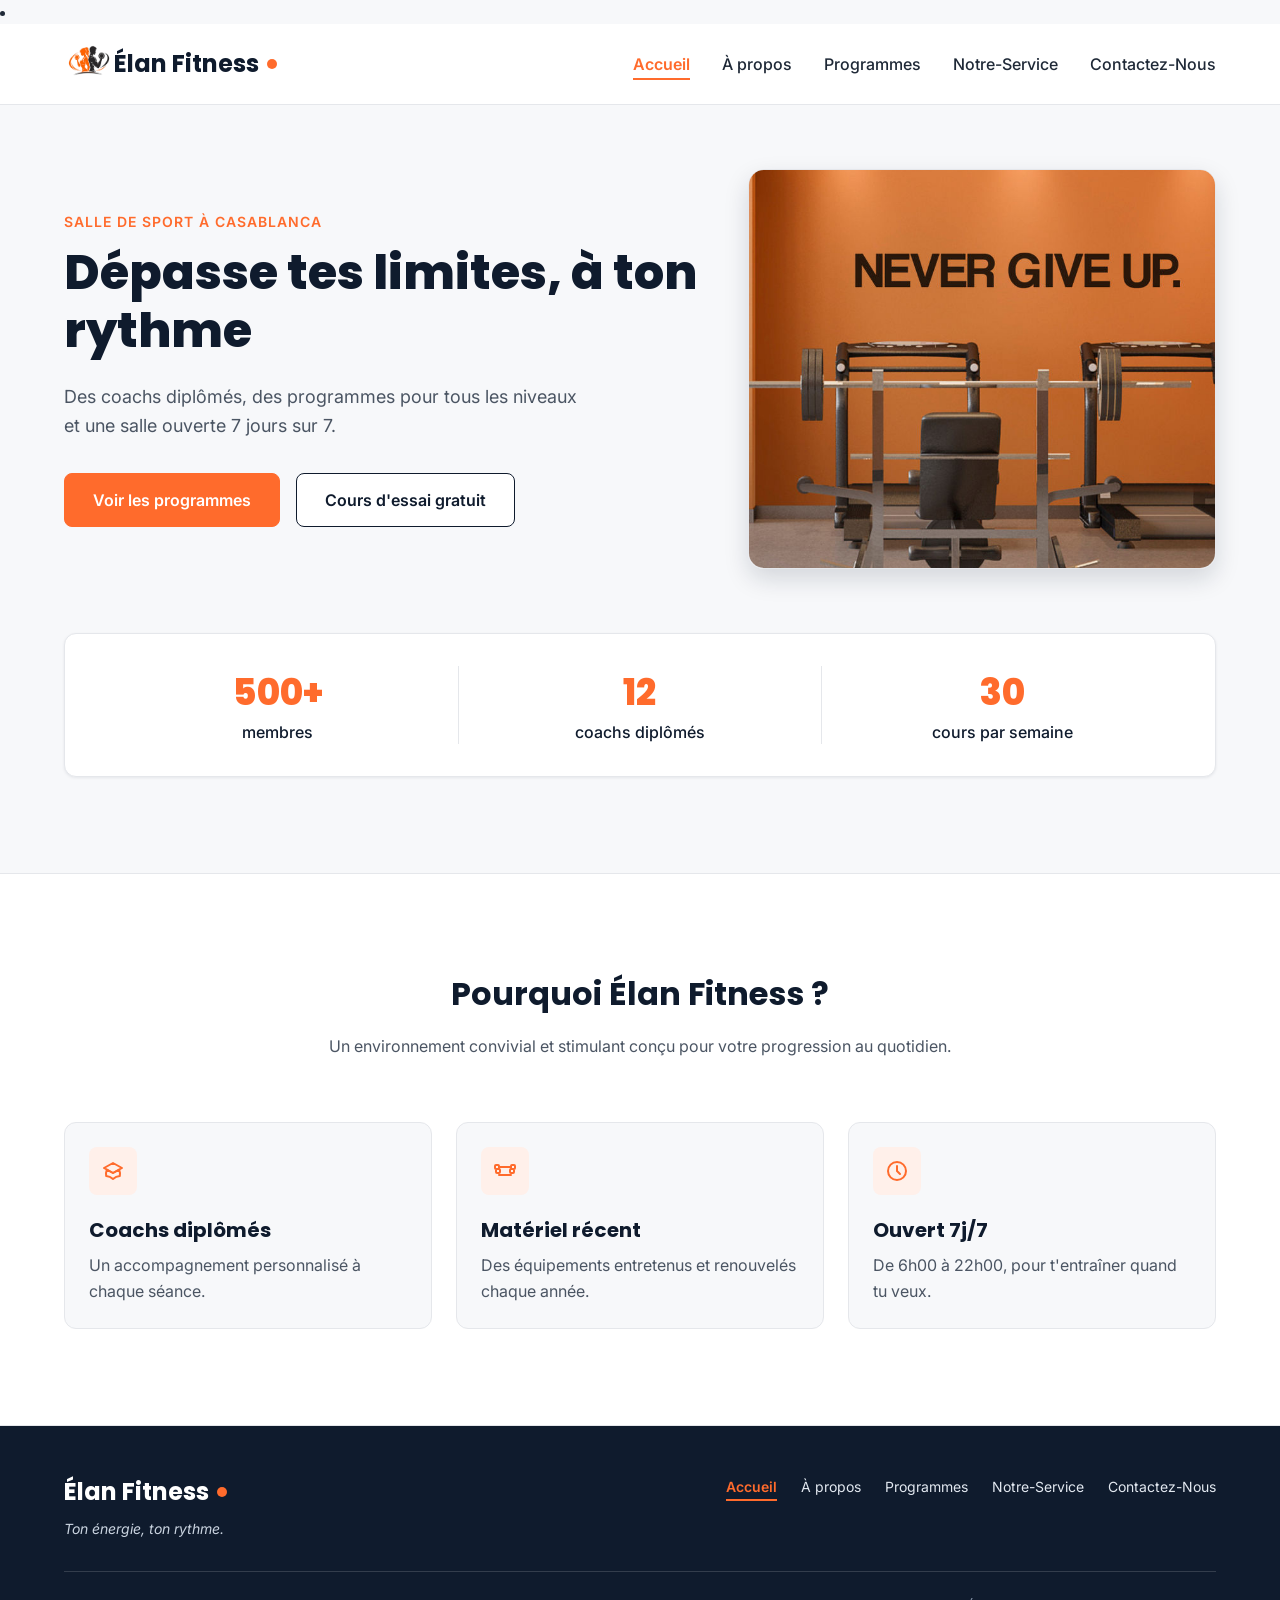
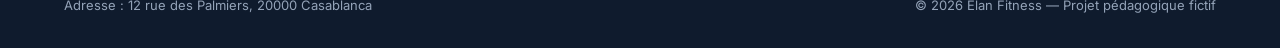
==== commit 66607a4a: "init env for ourservice" ====
--- a/index.html
+++ b/index.html
@@ -12,6 +12,7 @@
   <li><a href="index.html" class="lien-actif"></a></li>
 
   <link rel="stylesheet" href="style.css">
+  <meta name="viewport" content="width=device-width , initial-scale = 1.0"
 </head>
 
 <body>
@@ -25,6 +26,7 @@
           <li><a href="index.html" class="lien-actif">Accueil</a></li>
           <li><a href="aprops.html">À propos</a></li>
           <li><a href="programmes.html">Programmes</a></li>
+          <li><a href="ourservice.html">Notre-Service</a></li>
           <li><a href="contact.html">Contactez-Nous</a></li>
         </ul>
       </nav>
@@ -97,7 +99,9 @@
             <p>De 6h00 à 22h00, pour t'entraîner quand tu veux.</p>
           </article>
         </div>
-<footer class="pied-de-page">
+      </div>
+    </section>
+    <footer class="pied-de-page">
     <div class="conteneur">
 
       <div class="pied-haut">
@@ -111,6 +115,7 @@
           <li><a href="index.html" class="lien-actif">Accueil</a></li>
           <li><a href="aprops.html">À propos</a></li>
           <li><a href="programmes.html">Programmes</a></li>
+          <li><a href="ourservice.html">Notre-Service</a></li>
           <li><a href="contact.html">Contactez-Nous</a></li>
           </ul>
         </nav>
@@ -122,6 +127,4 @@
       </div>
 
     </div>
-  </footer>
-      </div>
-    </section>
+  </footer>
--- a/style.css
+++ b/style.css
@@ -129,7 +129,13 @@
   border-radius: 12px;
   box-shadow: 0 1px 3px rgba(15, 27, 45, 0.08);
 }
-
+.carte{
+  transition: transform (2s smooth);
+}
+.carte:hover{
+  transform: scale(0.9);
+  box-shadow: 0 10px 25px rgba(15, 27, 45, 0.15);
+}
 .icone {
   width: 48px;
   height: 48px;
@@ -189,8 +195,9 @@
   border-radius: 50%;
 }
 .logo img {
-  width: 40px;
-  height: 40px;
+  width: 50px;
+  height: 50px;
+  padding-bottom: 5px;
 }
 .menu {
   display: flex;
@@ -547,4 +554,4 @@
   margin-top: 24px;
   font-size: 13px;
   color: #94A3B8;
-}+}
